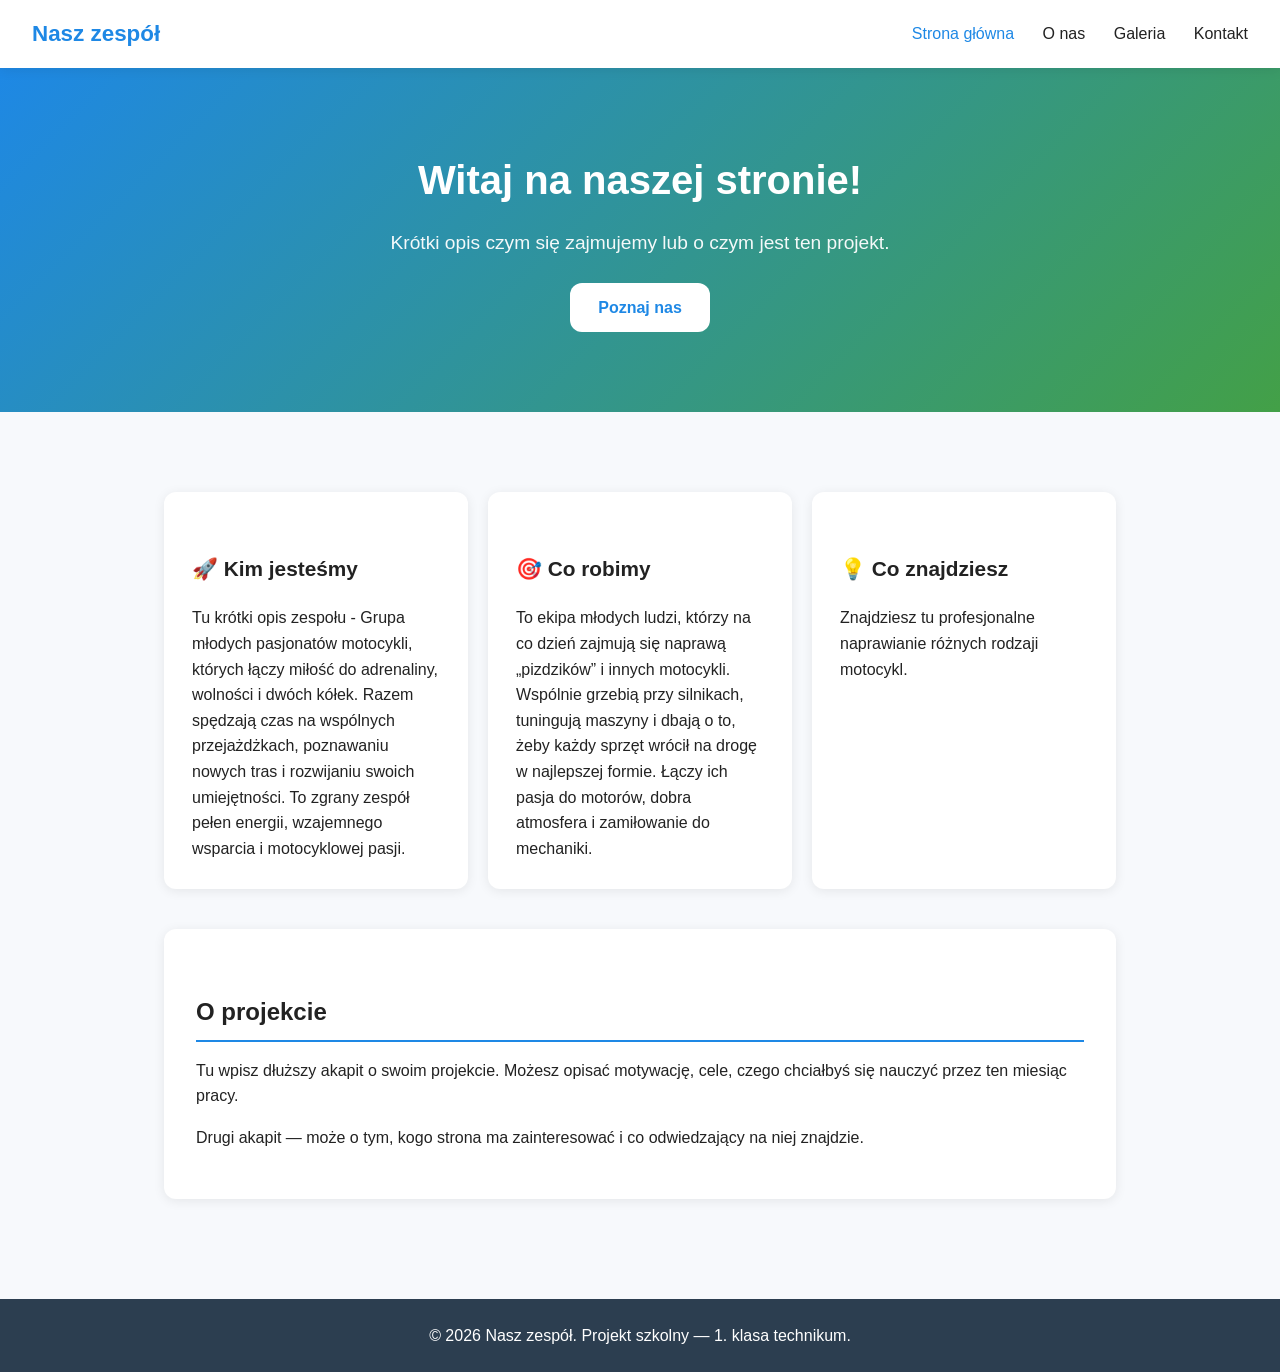
==== galeria.html @ bfd32401 "Create galeria.html" ====
<!DOCTYPE html>
<html lang="pl">
<head>
  <meta charset="UTF-8">
  <meta name="viewport" content="width=device-width, initial-scale=1.0">
  <title>Nasz zespół — Z</title>
  <link rel="stylesheet" href="style.css">
</head>
<body>

  <header class="topbar">
    <div class="logo">Nasz zespół</div>
    <nav>
      <a href="index.html" class="active">Strona główna</a>
      <a href="o-nas.html">O nas</a>
       <a href="galeria.html">Galeria</a>
      <a href="kontakt.html">Kontakt</a>
    </nav>
  </header>

  <section class="hero">
    <h1>Witaj na naszej stronie!</h1>
    <p>Krótki opis czym się zajmujemy lub o czym jest ten projekt.</p>
    <a href="o-nas.html" class="btn">Poznaj nas</a>
  </section>

  <main class="container">

    <section class="card-grid">
      <article class="card">
        <h2>🚀 Kim jesteśmy</h2>
        <p>Tu krótki opis zespołu - Grupa młodych pasjonatów motocykli, których łączy miłość do adrenaliny,
         wolności i dwóch kółek. Razem spędzają czas na wspólnych przejażdżkach, poznawaniu nowych tras i
          rozwijaniu swoich umiejętności. To zgrany zespół pełen energii, wzajemnego wsparcia i motocyklowej pasji.
</p>
      </article>
      <article class="card">
        <h2>🎯 Co robimy</h2>
        <p>To ekipa młodych ludzi, którzy na co dzień zajmują się naprawą „pizdzików” i innych motocykli.
          Wspólnie grzebią przy silnikach, tuningują maszyny i dbają o to, żeby każdy sprzęt wrócił na drogę w
         najlepszej formie. Łączy ich pasja do motorów, dobra atmosfera i zamiłowanie do mechaniki.
</p>
      </article>
      <article class="card">
        <h2>💡 Co znajdziesz</h2>
       </p> Znajdziesz tu profesjonalne naprawianie różnych rodzaji motocykl. </p>
      
  
      </article>
    </section>

    <section class="content">
      <h2>O projekcie</h2>
      <p>
        Tu wpisz dłuższy akapit o swoim projekcie. Możesz opisać motywację,
        cele, czego chciałbyś się nauczyć przez ten miesiąc pracy.
      </p>
      <p>
        Drugi akapit — może o tym, kogo strona ma zainteresować i co
        odwiedzający na niej znajdzie.
      </p>
    </section>

  </main>

  <footer class="footer">
    <p>&copy; 2026 Nasz zespół. Projekt szkolny — 1. klasa technikum.</p>
  </footer>

</body>
</html>
---- style.css ----
/* ===== ZMIENNE — zmień tutaj, żeby zmienić wygląd całej strony ===== */
:root {
  --kolor-glowny: #1e88e5;
  --kolor-akcent: #43a047;
  --kolor-tlo: #f7f9fc;
  --kolor-karty: #ffffff;
  --kolor-tekst: #222;
  --kolor-tekst-jasny: #666;
  --cien: 0 2px 12px rgba(0, 0, 0, 0.08);
  --zaokraglenie: 12px;
}

/* ===== RESET I BAZOWE STYLE ===== */
* {
  box-sizing: border-box;
  margin: 0;
  padding: 0;
}

body {
  font-family: "Segoe UI", "Helvetica Neue", sans-serif;
  background: var(--kolor-tlo);
  color: var(--kolor-tekst);
  line-height: 1.6;
}

a { color: var(--kolor-glowny); text-decoration: none; }
a:hover { text-decoration: underline; }

/* ===== NAGŁÓWEK Z MENU ===== */
.topbar {
  background: var(--kolor-karty);
  display: flex;
  justify-content: space-between;
  align-items: center;
  padding: 16px 32px;
  box-shadow: var(--cien);
  position: sticky;
  top: 0;
  z-index: 100;
}

.logo {
  font-size: 1.4rem;
  font-weight: 700;
  color: var(--kolor-glowny);
}

.topbar nav a {
  margin-left: 24px;
  color: var(--kolor-tekst);
  font-weight: 500;
}

.topbar nav a.active,
.topbar nav a:hover {
  color: var(--kolor-glowny);
  text-decoration: none;
}

/* ===== SEKCJA POWITALNA (HERO) ===== */
.hero {
  background: linear-gradient(135deg, var(--kolor-glowny), var(--kolor-akcent));
  color: white;
  padding: 80px 32px;
  text-align: center;
}

.hero h1 { font-size: 2.5rem; margin-bottom: 16px; }
.hero p { font-size: 1.2rem; opacity: 0.95; margin-bottom: 24px; }

.btn {
  display: inline-block;
  padding: 12px 28px;
  background: white;
  color: var(--kolor-glowny);
  border-radius: var(--zaokraglenie);
  font-weight: 600;
  border: none;
  cursor: pointer;
  transition: transform 0.2s;
}

.btn:hover { transform: translateY(-2px); text-decoration: none; }

/* ===== GŁÓWNY KONTENER ===== */
.container {
  max-width: 1000px;
  margin: 0 auto;
  padding: 40px 24px;
}

.container h1 {
  color: var(--kolor-glowny);
  margin-bottom: 24px;
}

.container h2 {
  color: var(--kolor-tekst);
  margin: 32px 0 16px;
  padding-bottom: 8px;
  border-bottom: 2px solid var(--kolor-glowny);
}

/* ===== KAFELKI (GRID) ===== */
.card-grid {
  display: grid;
  grid-template-columns: repeat(auto-fit, minmax(260px, 1fr));
  gap: 20px;
  margin: 40px 0;
}

.card {
  background: var(--kolor-karty);
  padding: 28px;
  border-radius: var(--zaokraglenie);
  box-shadow: var(--cien);
  transition: transform 0.2s;
}

.card:hover { transform: translateY(-4px); }
.card h2 { font-size: 1.3rem; margin-bottom: 12px; border: none; }

/* ===== SEKCJA TREŚCI ===== */
.content {
  background: var(--kolor-karty);
  padding: 32px;
  border-radius: var(--zaokraglenie);
  box-shadow: var(--cien);
  margin-top: 32px;
}

.content p { margin-bottom: 16px; }

/* ===== SIATKA Z CZŁONKAMI ZESPOŁU ===== */
.team-grid {
  display: grid;
  grid-template-columns: repeat(auto-fit, minmax(220px, 1fr));
  gap: 24px;
  margin-top: 32px;
}

.member {
  background: var(--kolor-karty);
  padding: 24px;
  border-radius: var(--zaokraglenie);
  box-shadow: var(--cien);
  text-align: center;
}

.member img {
  width: 140px;
  height: 140px;
  border-radius: 50%;
  object-fit: cover;
  margin-bottom: 16px;
}

.member h3 { margin-bottom: 4px; }
.member .role {
  color: var(--kolor-glowny);
  font-weight: 600;
  font-size: 0.9rem;
  margin-bottom: 12px;
}
.member p { color: var(--kolor-tekst-jasny); font-size: 0.95rem; }

/* ===== FORMULARZ KONTAKTOWY ===== */
.contact-form {
  background: var(--kolor-karty);
  padding: 32px;
  border-radius: var(--zaokraglenie);
  box-shadow: var(--cien);
  display: flex;
  flex-direction: column;
  gap: 12px;
  margin-top: 24px;
}

.contact-form label { font-weight: 600; }

.contact-form input,
.contact-form textarea {
  padding: 10px 14px;
  border: 1px solid #ddd;
  border-radius: 8px;
  font-family: inherit;
  font-size: 1rem;
}

.contact-form input:focus,
.contact-form textarea:focus {
  outline: none;
  border-color: var(--kolor-glowny);
}

.contact-form button {
  align-self: flex-start;
  background: var(--kolor-glowny);
  color: white;
  padding: 12px 32px;
}

/* ===== STOPKA ===== */
.footer {
  background: #2c3e50;
  color: white;
  text-align: center;
  padding: 24px;
  margin-top: 60px;
}

/* ===== RESPONSYWNOŚĆ (TELEFON) ===== */
@media (max-width: 600px) {

  .topbar {
    flex-direction: column;
    gap: 12px;
    padding: 16px;
  }

  .topbar nav a {
    margin: 0 8px;
    font-size: 0.95rem;
  }

  .hero { padding: 50px 20px; }
  .hero h1 { font-size: 1.8rem; }
  .hero p { font-size: 1rem; }

}
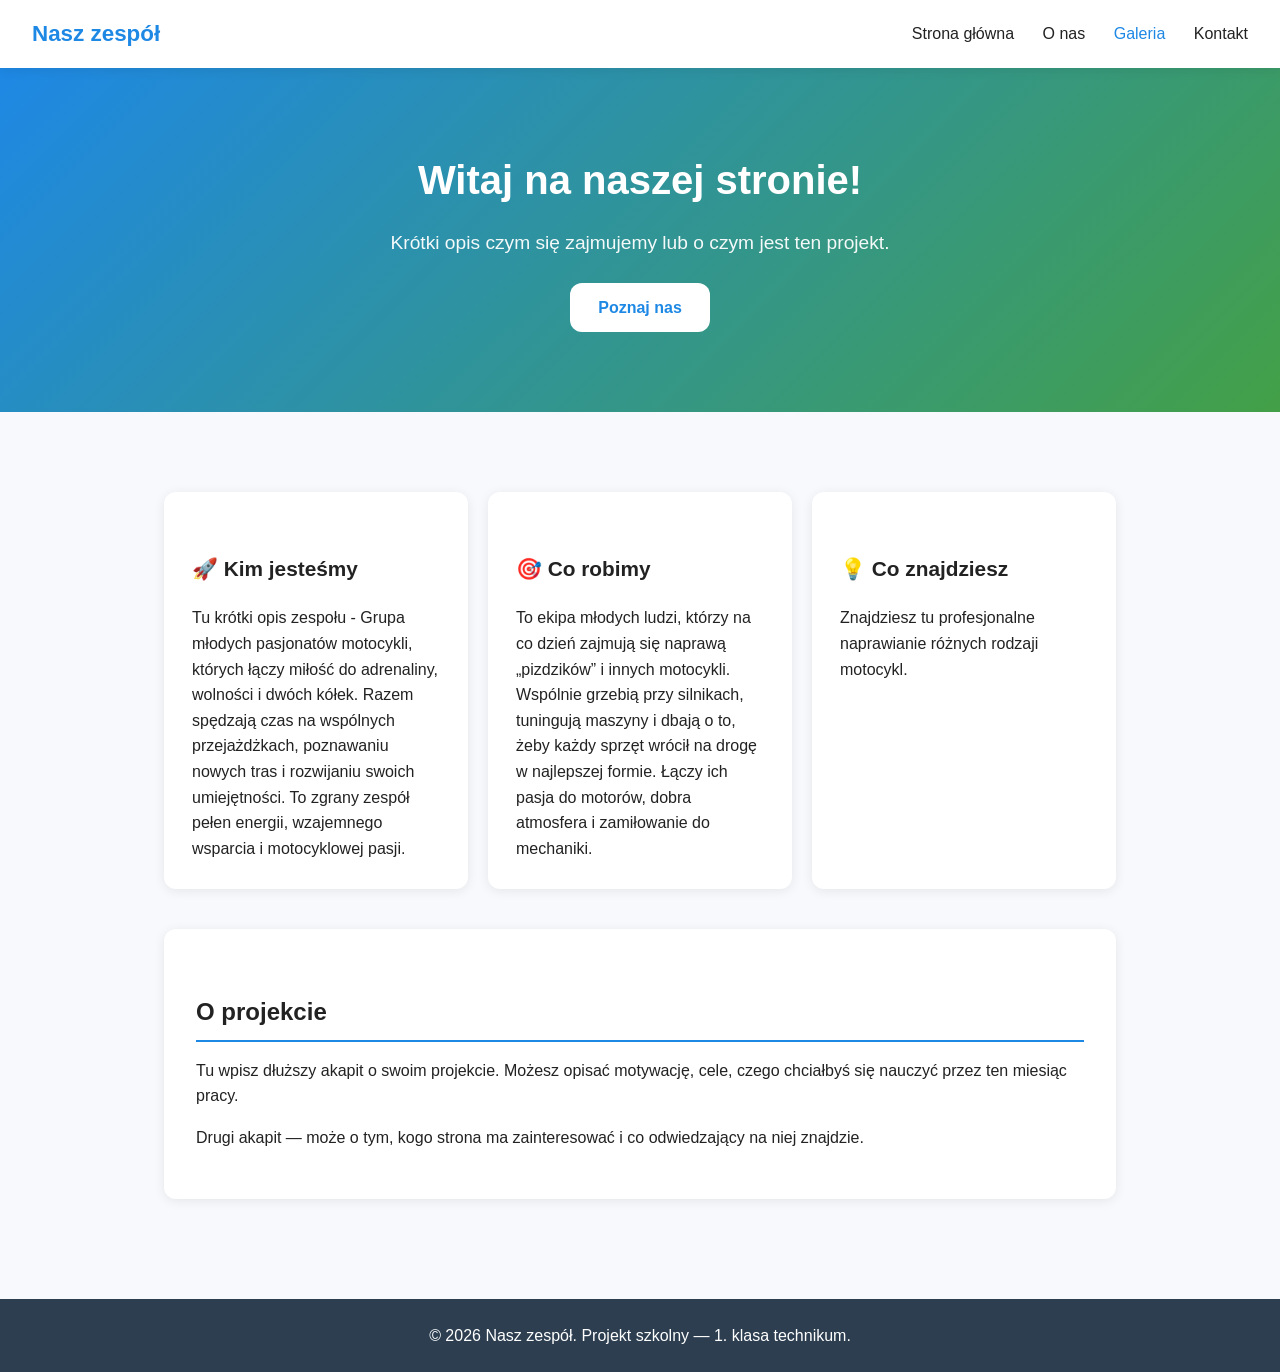
==== commit 83175b2e: "Update galeria.html" ====
--- a/galeria.html
+++ b/galeria.html
@@ -11,9 +11,9 @@
   <header class="topbar">
     <div class="logo">Nasz zespół</div>
     <nav>
-      <a href="index.html" class="active">Strona główna</a>
+      <a href="index.html" >Strona główna</a>
       <a href="o-nas.html">O nas</a>
-       <a href="galeria.html">Galeria</a>
+       <a href="galeria.html"class="active" >Galeria</a>
       <a href="kontakt.html">Kontakt</a>
     </nav>
   </header>
